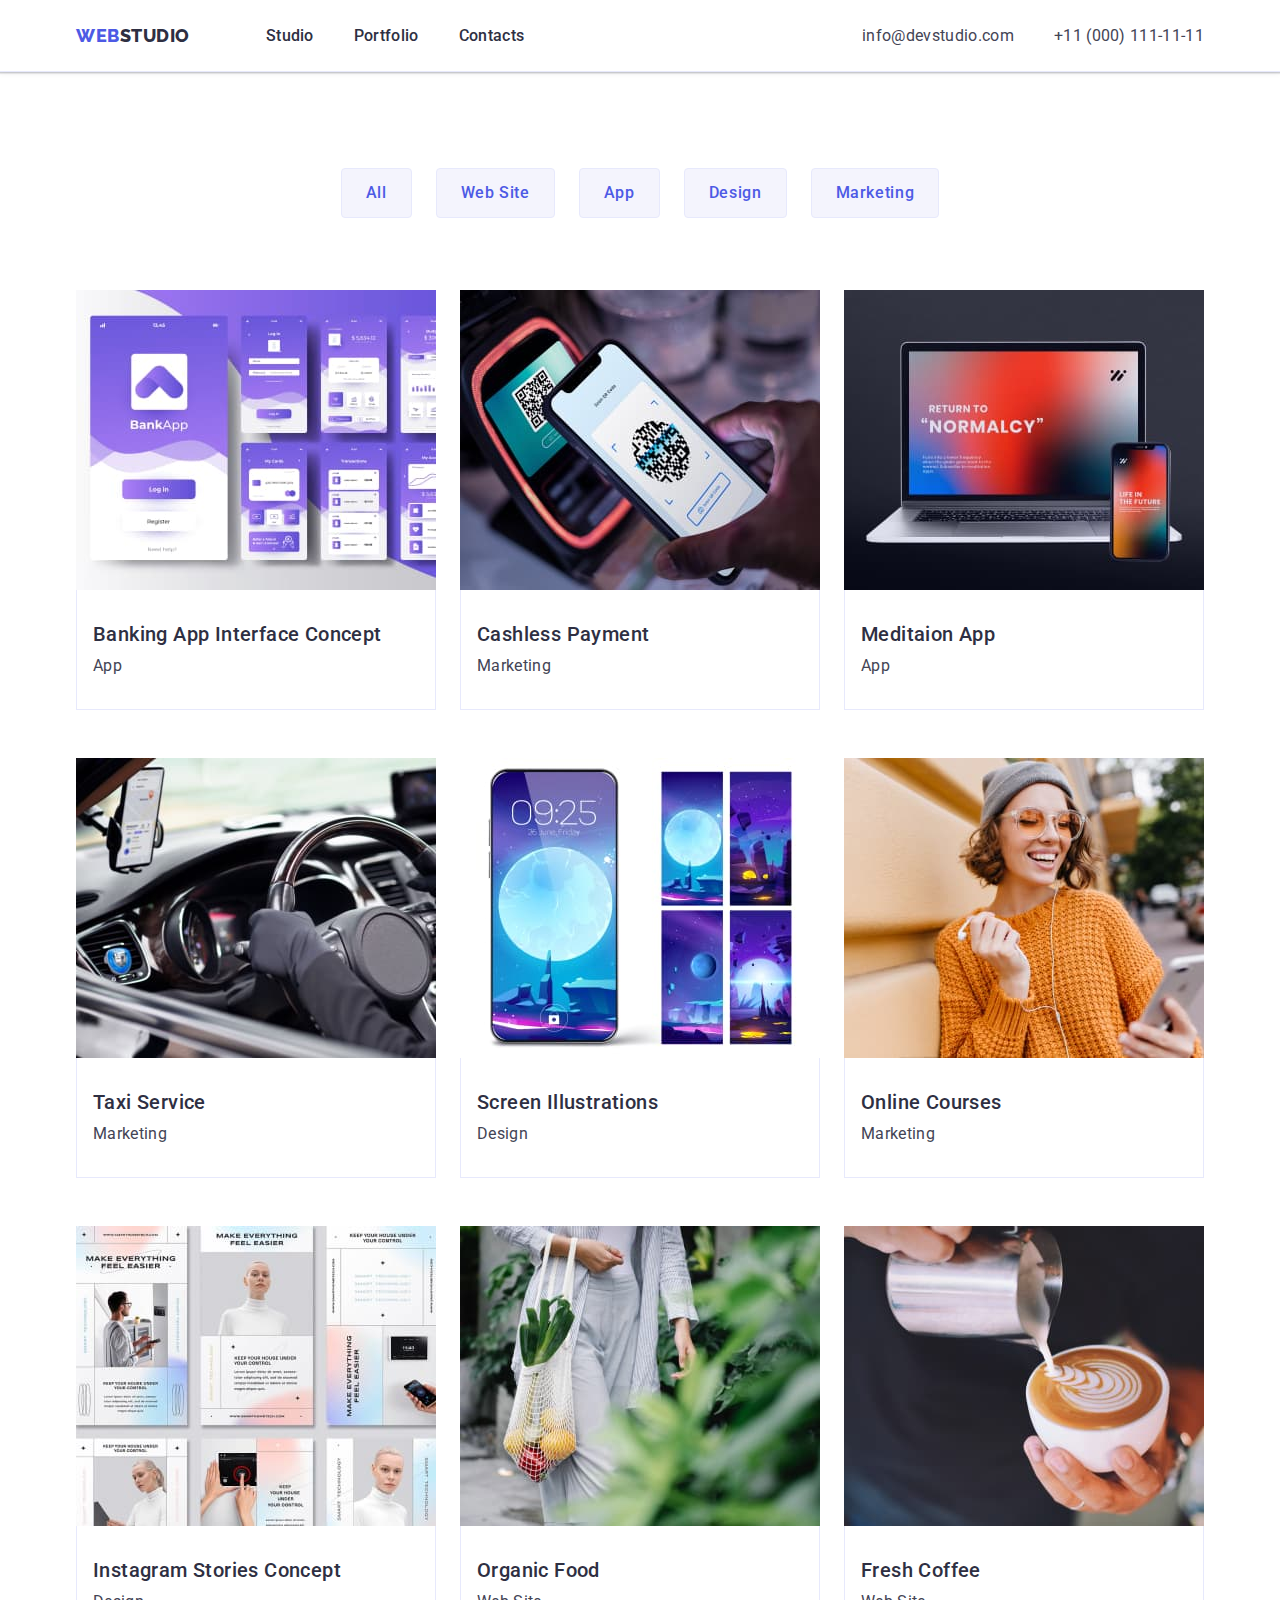
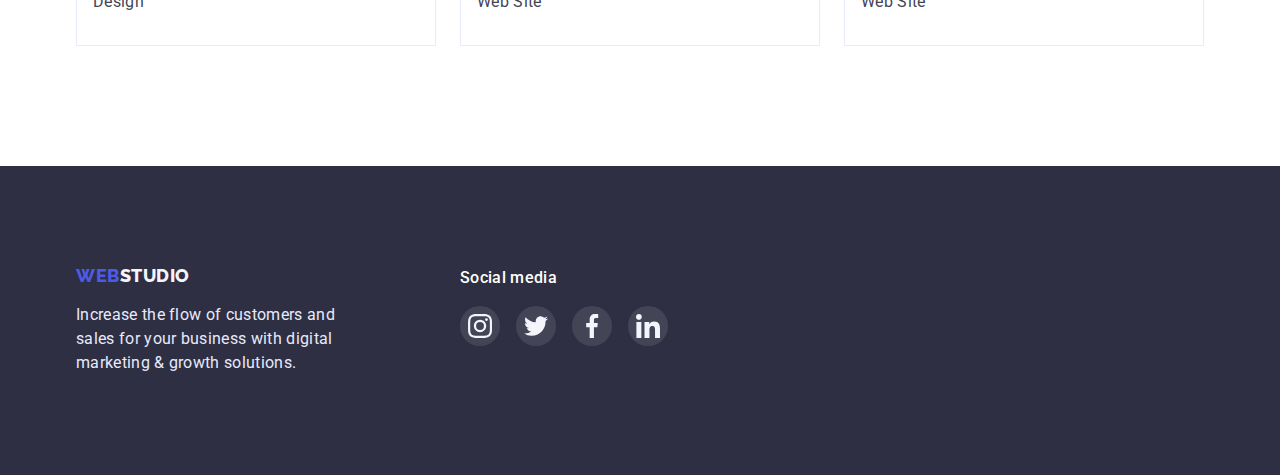
==== portfolio.html @ 7f00fa7a "Initial commit" ====
<!DOCTYPE html>
<html lang="en">
<head>
    <meta charset="UTF-8">
    <meta http-equiv="X-UA-Compatible" content="IE=edge">
    <meta name="viewport" content="width=device-width, initial-scale=1.0">
    <title>Document</title>
    <link rel="stylesheet" href="https://cdn.jsdelivr.net/npm/modern-normalize@1.1.0/modern-normalize.min.css">
    <link rel="preconnect" href="https://fonts.googleapis.com">
    <link rel="preconnect" href="https://fonts.gstatic.com" crossorigin>
    <link href="https://fonts.googleapis.com/css2?family=Raleway:wght@800&family=Roboto:wght@400;500;700&display=swap"
        rel="stylesheet">
    <link rel="stylesheet" href="./css/styles.css">
</head>
<body>
    <header class="header">
        <div class="container header-container">
            <nav class="nav-wrapper">
                <div><a href="./index.html" class="logo link"><span class="logo-text">WEB</span>STUDIO</a></div>
                    <ul class="nav-block">
                        <li><a href="./index.html" class="nav-link link">Studio</a></li>
                        <li><a href="./portfolio.html" class="nav-link link">Portfolio</a></li>
                        <li><a href="" class="nav-link link">Contacts</a></li>
                    </ul>
            </nav>
        <address>
            <ul class="address-block">
                <li><a href="mailto:info@devstudio.com" class="contacts-link link">info@devstudio.com</a></li>
                <li><a href="tel:+110001111111" class="contacts-link link">+11 (000) 111-11-11</a></li>
            </ul>
        </address>
        </div>
    </header>
    <main>
        <section class="section portfolio-section">
            <div class="container">
            <h1 class="visually-hidden">Portfolio</h1>
            <ul class="flex-button">
                <li><button type="button" class="button">All</button></li>
                <li><button type="button" class="button">Web Site</button></li>
                <li><button type="button" class="button">App</button></li>
                <li><button type="button" class="button">Design</button></li>
                <li><button type="button" class="button">Marketing</button></li>
            </ul>
            <ul class="flex-list">
                <li>
                    <a class="portfolio-link link" href="" aria-label="Banking App Interface Concept" target="_blank"
                            rel="noopener noreferrer">
                        <img src="./images/example-1.jpg" alt="Banking App screens" width="360" height="300">
                        <div class="portfolio-card">
                            <h2 class="section-subtitle">Banking App Interface Concept</h2>
                            <p class="section-text">App</p>
                        </div>
                    </a>
                </li>
                <li>
                    <a class="portfolio-link link" href="" aria-label="Cashless Payment" target="_blank"
                            rel="noopener noreferrer">
                        <img src="./images/example-2.jpg" alt="QR code and phone" width="360" height="300">
                        <div class="portfolio-card">
                            <h2 class="section-subtitle">Cashless Payment</h2>
                            <p class="section-text">Marketing</p>
                        </div>
                    </a>
                </li>
                <li>
                    <a class="portfolio-link link" href="" aria-label="Meditaion App" target="_blank"
                            rel="noopener noreferrer">
                        <img src="./images/example-3.jpg" alt="laptop and phone" width="360" height="300">
                        <div class="portfolio-card">
                            <h2 class="section-subtitle">Meditaion App</h2>
                            <p class="section-text">App</p>
                        </div>
                    </a>
                </li>
                <li>
                    <a class="portfolio-link link" href="" aria-label="Taxi Service" target="_blank"
                            rel="noopener noreferrer">
                        <img src="./images/example-4.jpg" alt="car" width="360" height="300">
                        <div class="portfolio-card">
                            <h2 class="section-subtitle">Taxi Service</h2>
                            <p class="section-text">Marketing</p>
                        </div>
                    </a>
                </li>
                <li>
                    <a class="portfolio-link link" href="" aria-label="Screen Illustrations" target="_blank"
                            rel="noopener noreferrer">
                        <img src="./images/example-5.jpg" alt="phone and screens" width="360" height="300">
                        <div class="portfolio-card">
                            <h2 class="section-subtitle">Screen Illustrations</h2>
                            <p class="section-text">Design</p>
                        </div>
                    </a>
                </li>
                <li>
                    <a class="portfolio-link link" href="" aria-label="Online Courses" target="_blank"
                            rel="noopener noreferrer">
                        <img src="./images/example-6.jpg" alt="girl with phone" width="360" height="300">
                        <div class="portfolio-card">
                            <h2 class="section-subtitle">Online Courses</h2>
                            <p class="section-text">Marketing</p>
                        </div>
                    </a>
                </li>
                <li>
                    <a class="portfolio-link link" href="" aria-label="Instagram Stories Concept" target="_blank"
                            rel="noopener noreferrer">
                        <img src="./images/example-7.jpg" alt="examples of stories" width="360" height="300">
                        <div class="portfolio-card">
                            <h2 class="section-subtitle">Instagram Stories Concept</h2>
                            <p class="section-text">Design</p>
                        </div>
                    </a>
                </li>
                <li>
                    <a class="portfolio-link link" href="" aria-label="Organic Food" target="_blank"
                            rel="noopener noreferrer">
                        <img src="./images/example-8.jpg" alt="food in a bag" width="360" height="300">
                        <div class="portfolio-card">
                            <h2 class="section-subtitle">Organic Food</h2>
                            <p class="section-text">Web Site</p>
                        </div>
                    </a>
                </li>
                <li>
                    <a class="portfolio-link link" href="" aria-label="Fresh Coffee" target="_blank"
                            rel="noopener noreferrer">
                        <img src="./images/example-9.jpg" alt="a cup of coffee" width="360" height="300">
                        <div class="portfolio-card">
                            <h2 class="section-subtitle">Fresh Coffee</h2>
                            <p class="section-text">Web Site</p>
                        </div>
                    </a>
                </li>
            </ul>
            </div>
        </section>
    </main>
    <footer class="footer">
        <div class="container footer-box">
            <div class="footer-content">
                <a href="./index.html" class="logo-1 link"><span class="logo-text">WEB</span>STUDIO</a>
                <p class="footer-text">Increase the flow of customers and sales for your business with digital marketing &
                    growth solutions.</p>
            </div>
            <div>
                <h3 class="footer-social">Social media</h3>
                <ul class="social-flex">
                    <li class="footer-item">
                        <a class="link footer-link" href="https://www.instagram.com/" aria-label="Instagram" target="_blank"
                            rel="noopener noreferrer">
                            <svg class="team-icon" width="24" height="24">
                                <use href="./images/icons.svg#icon-instagram"></use>
                            </svg>
                        </a>
                    </li>
                    <li class="footer-item">
                        <a class="link footer-link" href="https://twitter.com/" aria-label="Twitter" target="_blank"
                            rel="noopener noreferrer">
                            <svg class="team-icon" width="24" height="24">
                                <use href="./images/icons.svg#icon-twitter"></use>
                            </svg>
                        </a>
                    </li>
                    <li class="footer-item">
                        <a class="link footer-link" href="https://www.facebook.com/" aria-label="Facebook" target="_blank"
                            rel="noopener noreferrer">
                            <svg class="team-icon" width="24" height="24">
                                <use href="./images/icons.svg#icon-facebook"></use>
                            </svg>
                        </a>
                    </li>
                    <li class="footer-item">
                        <a class="link footer-link" href="https://www.linkedin.com/" aria-label="Linkedin" target="_blank"
                            rel="noopener noreferrer">
                            <svg class="team-icon" width="24" height="24">
                                <use href="./images/icons.svg#icon-linkedin"></use>
                            </svg>
                        </a>
                    </li>
                </ul>
            </div>
        </div>
    </footer>
</body>
</html>
---- css/styles.css ----
:root {
    --primary-bgc-color: #fff;
    --secondary-bgc-color: #2E2F42;
    --third-bgc-color: #F4F4FD;
    --primary-text-color: #2E2F42;
    --secondary-text-color: #434455;
    --hero-text-color: #fff;
    --web-logo-color: #4D5AE5;
    --nav-active-color: #404BBF;
    --footer-studio-color: #F4F4FD;
    --footer-text-color: #E7E9FC;
    --order-button-color: #4D5AE5;
    --order-text-color: #FFF;
    --order-active-button-color: #404BBF;
    --buttons-bgc-color: #F4F4FD;
    --buttons-text-color: #4D5AE5;
    --buttons-active-bgc-color: #404BBF;
    --buttons-active-text-color: #fff;
    --border-customers-color: #8E8F99;
    --footer-second-bgc: #31D0AA;
}

/*reset start*/

h1,
h2,
h3,
h4,
h5,
h6,
p {
    margin: 0;
}

ul {
    margin: 0;
    padding: 0;
    list-style-type: none;
}

.visually-hidden {
    position: absolute;
    width: 1px;
    height: 1px;
    margin: -1px;
    border: 0;
    padding: 0;

    white-space: nowrap;
    clip-path: inset(100%);
    clip: rect(0 0 0 0);
    overflow: hidden;
}

body {
    background-color: var(--primary-bgc-color);
    color: var(--primary-text-color);

    font-family: 'Roboto', sans-serif;
    font-size: 16px;
}

img {
    display: block;
}

/*Studio page start*/

/*Header start*/

.header {
    padding-top: 24px;
    padding-bottom: 23px;
    border-bottom: 1px solid #E7E9FC;
    box-shadow: 0px 2px 1px rgba(46, 47, 66, 0.08), 0px 1px 1px rgba(46, 47, 66, 0.16), 0px 1px 6px rgba(46, 47, 66, 0.08);
}

.container {
    width: 1158px;
    padding-left: 15px;
    padding-right: 15px;
    margin-left: auto;
    margin-right: auto;
}

.header-container {
    display: flex;
    align-items: center;
}

/*Nav start*/

.nav-wrapper {
    display: flex;
    margin-right: auto;
    align-items: center;
}

.logo {
    margin-right: 76px;
    color: var(--primary-text-color);
    font-family: 'Raleway', sans-serif;
    letter-spacing: 0.03em;
    font-weight: 800;
    font-size: 18px;
    line-height: 1.33;
    padding: 24px 0;
}

.link {
    text-decoration: none;
    color: currentColor;
}

.logo-text {
    color: var(--web-logo-color);
}

.nav-block {
    display: flex;
    gap: 40px;
}

.nav-link {
    padding-top: 24px;
    padding-bottom: 24px;
    color: var(--primary-text-color);
    font-weight: 500;
    line-height: 1.5;
    letter-spacing: 0.02em;
}

.nav-link:hover,
.nav-link:focus {
    color: var(--nav-active-color);
}

/*Nav end*/

/*Addres start*/

.address-block {
    display: flex;
    gap: 40px;
}

.contacts-link {
    padding-top: 24px;
    padding-bottom: 24px;
    color: var(--secondary-text-color);
    line-height: 1.5;
    letter-spacing: 0.02em;
    font-style: normal;
}

.contacts-link:hover,
.contacts-link:focus {
    color: var(--nav-active-color);
}

/*Addres end*/

/*Header end*/



/*Studio main start*/

/*Hero start*/

.hero {
    padding: 188px 0;
    background-color: var(--secondary-bgc-color);
    max-width: 1440px;
    margin-right: auto;
    margin-left: auto;
    background-image: linear-gradient(rgba(46, 47, 66, 0.7), rgba(46, 47, 66, 0.7)),
    url(../images/hero-image.jpg);
    background-repeat: no-repeat;
    background-position: center;
    background-size: cover;
}

.hero-title {
    width: 496px;
    margin-right: auto;
    margin-left: auto;
    margin-bottom: 48px;
    color: var(--hero-text-color);
    font-size: 56px;
    line-height: 1.07;
    text-align: center;
    letter-spacing: 0.02em;
}

.order {
    display: block;
    margin-left: auto;
    margin-right: auto;
    padding: 16px 32px;
    border-radius: 4px;
    border: 0;
    background-color: var(--order-button-color);
    color: var(--order-text-color);
    letter-spacing: 0.04em;
    font-weight: 500;
    line-height: 1.5;
}

.order:hover,
.order:focus {
    background-color: var(--order-active-button-color);
    color: var(--order-text-color);
    cursor: pointer;
}

/*Hero end*/

/*Benefits start*/

.section {
    padding-top: 120px;
    padding-bottom: 120px;
}

.section.benefits {
    padding-bottom: 0;
}

.benefits-list {
    display: flex;
}

.benefits-item {
    width: 264px;
}

.benefits-item:not(:last-child) {
    margin-right: 24px;
}

.benefits-image {
    display: flex;
    justify-content: center;
    align-items: center;
    height: 112px;
    background-color: var(--buttons-bgc-color);
    border-radius: 4px;
    margin-bottom: 8px;
}

.section-subtitle {
    margin-bottom: 8px;
    font-weight: 500;
    font-size: 20px;
    line-height: 1.2;
    letter-spacing: 0.02em;
}

.section-text {
    color: var(--secondary-text-color);
    line-height: 1.5;
    letter-spacing: 0.02em;
}

/*Benefits end*/

/*What Are We Doing start*/

.section-title {
    font-size: 36px;
    line-height: 1.11;
    text-align: center;
    letter-spacing: 0.02em;
    text-transform: capitalize;
    margin-bottom: 72px;
}

.what-list {
    display: flex;
    margin-right: auto;
    margin-left: auto;
}

.list-item:not(:last-child) {
    margin-right: 24px;
}

/*What Are We Doing end*/

/*Our team start*/

.section.team {
    padding-bottom: 110px;
    background-color: var(--third-bgc-color);
}

.team-list {
    display: flex;
}

.box-content {
    box-shadow: 0px 1px 6px rgba(46, 47, 66, 0.08),
    0px 1px 1px rgba(46, 47, 66, 0.16),
    0px 2px 1px rgba(46, 47, 66, 0.08);
    border-radius: 0px 0px 4px 4px;
}

.box-content:not(:last-child) {
    margin-right: 24px;
}

.card-content {
    text-align: center;
    padding-left: 16px;
    padding-right: 16px;
    padding-top: 32px;
    padding-bottom: 32px;
    border-radius: 0px 0px 4px 4px;
    background-color: var(--primary-bgc-color);
}

.team-text {
    margin-bottom: 8px;
}

.social-flex {
    display: flex;
}

.social-item:not(:last-child) {
    margin-right: 24px;
}

.socials-link {
    display: flex;
    align-items: center;
    justify-content: center;
    width: 40px;
    height: 40px;
    border-radius: 50%;
    background-color: var(--order-button-color);
}

.socials-link:hover,
.socials-link:focus {
    background-color: var(--buttons-active-bgc-color);
    cursor: pointer;
}

.team-icon {
    fill: var(--buttons-bgc-color);
}

/*Our team end*/

/*Customers start*/

.section.customers-section {
    padding-top: 130px;
}

.customers-wrapper {
    display: flex;
    gap: 24px;
    margin-left: auto;
    margin-right: auto;
}

.customers {
    width: 168px;
}

.customers-link {
    fill: var(--border-customers-color);
    display: flex;
    align-items: center;
    justify-content: center;
    width: 100%;
    height: 88px;
    border: 1px solid var(--border-customers-color);
    border-radius: 4px;
}

.customers-link:hover,
.customers-link:focus {
    border-color: var(--buttons-active-bgc-color);
}

.customers-link:hover .customers-icon,
.customers-link:focus .customers-icon {
    fill: var(--buttons-active-bgc-color);
    border-color: var(--buttons-active-bgc-color);
}

/*Customers end*/

/*Studio main end*/



/*Footer start*/

.footer {
    padding-top: 100px;
    padding-bottom: 100px;
    background-color: var(--secondary-bgc-color);
}

.footer-box {
    display: flex;
}

.footer-content {
    width: 264px;
    margin-right: 120px;
}

.logo-1 {
    display: inline-block;
    margin-bottom: 16px;
    color: var(--footer-studio-color);
    font-family: 'Raleway', sans-serif;
    letter-spacing: 0.03em;
    font-weight: 800;
    font-size: 18px;
    line-height: 1.16;
}

.footer-text {
    color: var(--footer-text-color);
    line-height: 1.5;
    letter-spacing: 0.02em;
}

.footer-social {
    font-weight: 500;
    font-size: 16px;
    line-height: 1.5;
    color: var(--hero-text-color);
    margin-bottom: 16px;
    letter-spacing: 0.02em;
}

.footer-item:not(:last-child) {
    margin-right: 16px;
}

.footer-link {
    display: flex;
    align-items: center;
    justify-content: center;
    width: 40px;
    height: 40px;
    border-radius: 50%;
    background-color: rgba(255, 255, 255, 0.1);
}

.footer-link:hover,
.footer-link:focus {
    background-color: var(--footer-second-bgc);
}

/*Footer end*/

/*Studio page end*/



/*Portfolio page start*/

/*Portfolio main start*/

.portfolio-section {
    padding-top: 96px;
}

.flex-button {
    display: flex;
    justify-content: center;
    gap: 24px;
    margin-bottom: 72px;
}

.button {
    padding: 12px 24px;
    background-color: var(--buttons-bgc-color);
    color: var(--buttons-text-color);
    letter-spacing: 0.04em;
    font-weight: 500;
    line-height: 1.5;
    border: 1px solid var(--footer-text-color);
    border-radius: 4px;
}

.button:hover,
.button:focus {
    background-color: var(--buttons-active-bgc-color);
    color: var(--buttons-active-text-color);
    cursor: pointer;
    box-shadow: 0px 3px 1px rgba(0, 0, 0, 0.1), 0px 2px 1px rgba(0, 0, 0, 0.08), 0px 2px 2px rgba(0, 0, 0, 0.12);
}

.flex-list {
    display: flex;
    justify-content: space-between;
    flex-wrap: wrap;
    row-gap: 48px;
    column-gap: 24px;
}

.portfolio-link:hover {
    display: block;
    box-shadow: 0px 1px 6px rgba(46, 47, 66, 0.08), 0px 1px 1px rgba(46, 47, 66, 0.16), 0px 2px 1px rgba(46, 47, 66, 0.08);
}

.portfolio-card {
    padding-left: 16px;
    padding-right: 16px;
    padding-top: 32px;
    padding-bottom: 31px;
    border-bottom: 1px solid var(--footer-text-color);
    border-right: 1px solid var(--footer-text-color);
    border-left: 1px solid var(--footer-text-color);
}

/*Portfolio main end*/

/*Portfolio page end*/
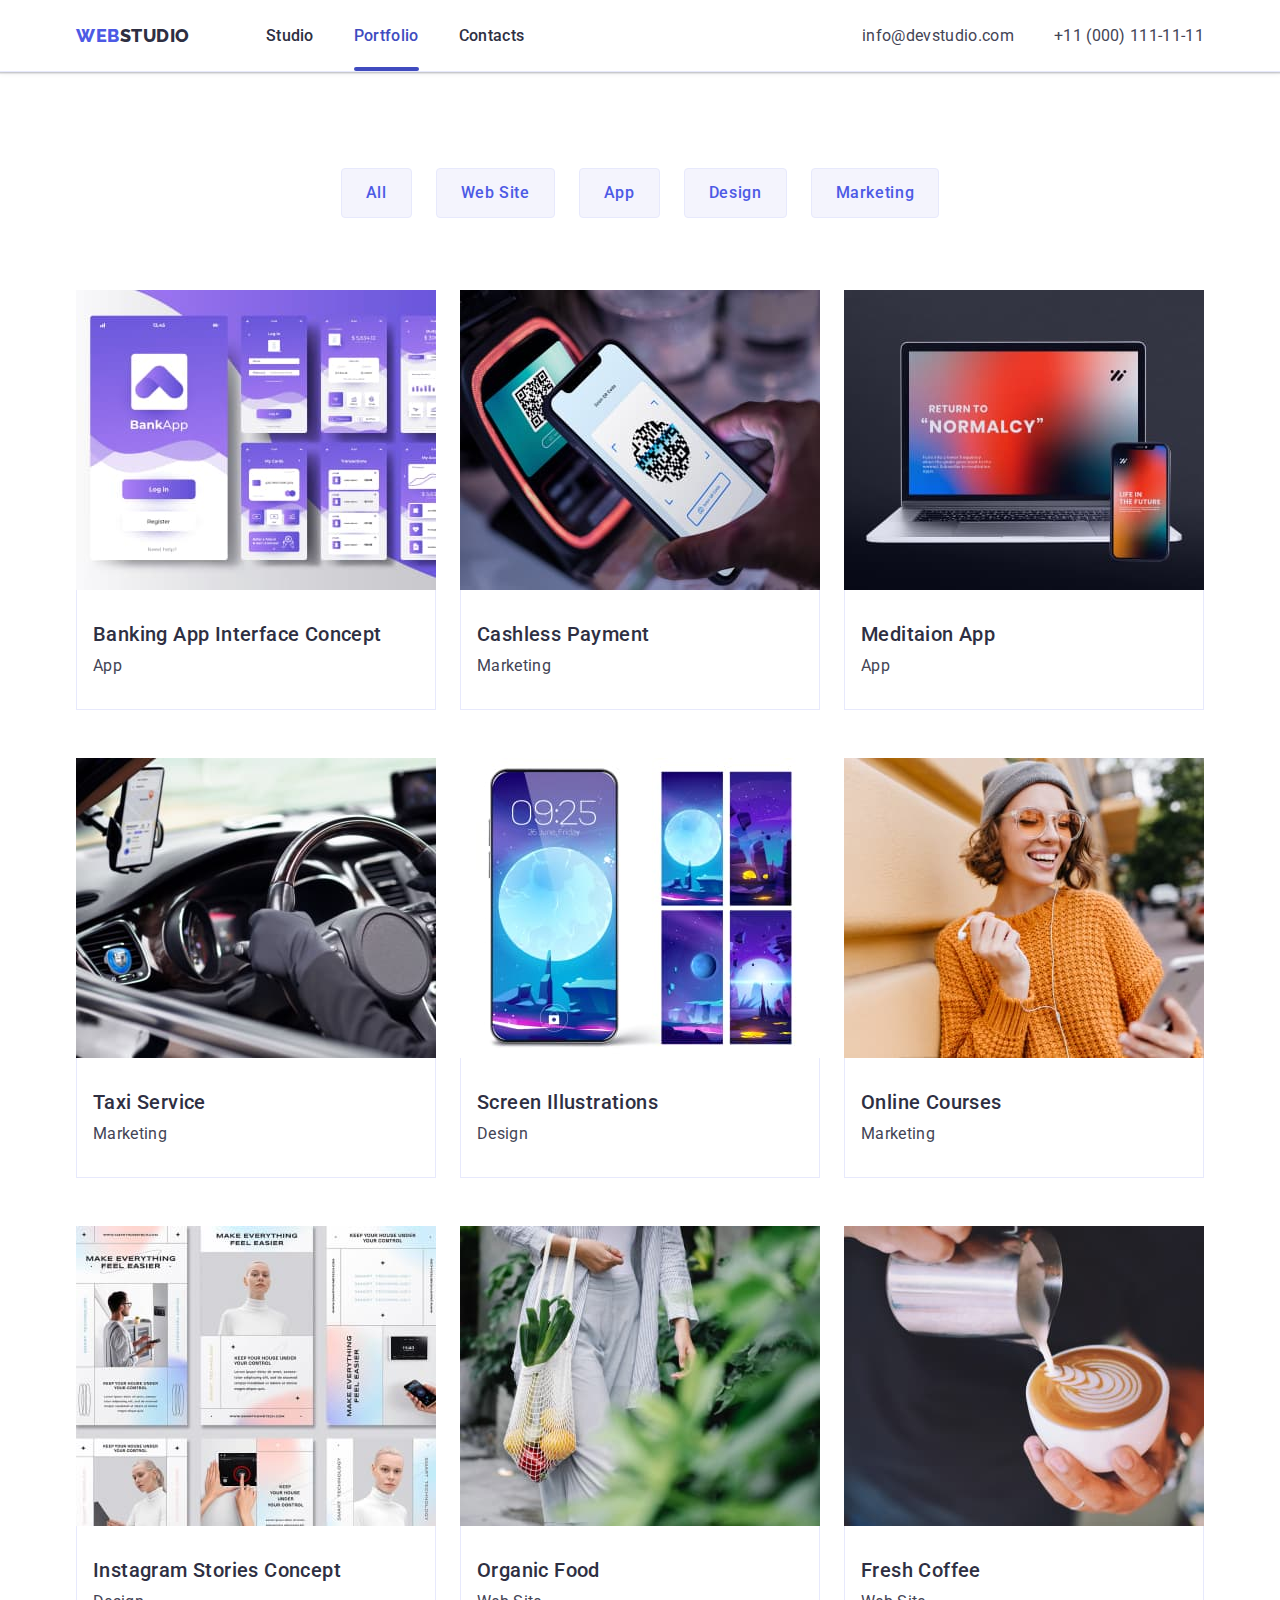
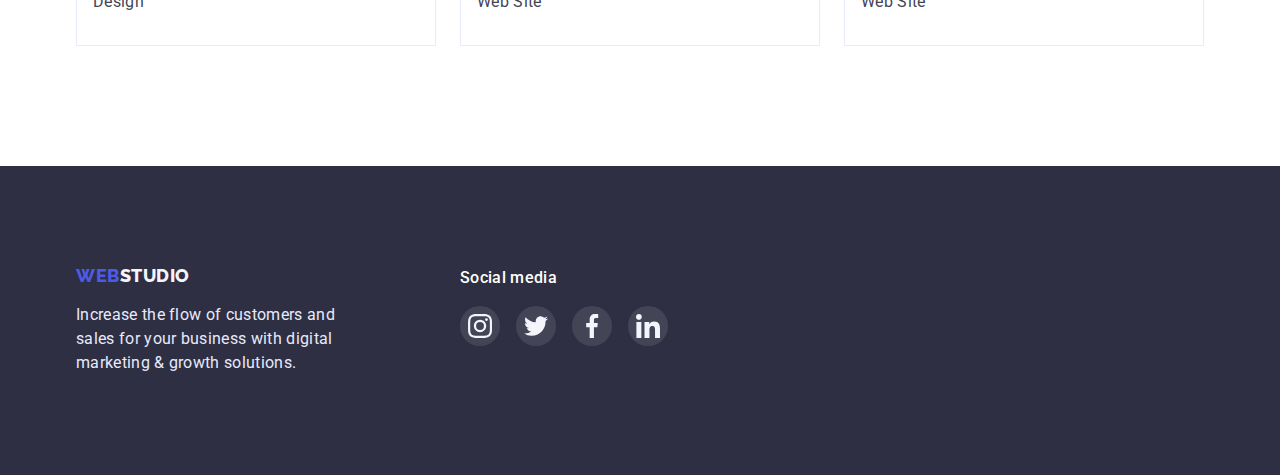
==== commit 5d86700b: "makes current page stripe" ====
--- a/portfolio.html
+++ b/portfolio.html
@@ -19,7 +19,7 @@
                 <div><a href="./index.html" class="logo link"><span class="logo-text">WEB</span>STUDIO</a></div>
                     <ul class="nav-block">
                         <li><a href="./index.html" class="nav-link link">Studio</a></li>
-                        <li><a href="./portfolio.html" class="nav-link link">Portfolio</a></li>
+                        <li><a href="./portfolio.html" class="nav-link link current">Portfolio</a></li>
                         <li><a href="" class="nav-link link">Contacts</a></li>
                     </ul>
             </nav>
--- a/css/styles.css
+++ b/css/styles.css
@@ -122,12 +122,28 @@
 }
 
 .nav-link {
-    padding-top: 24px;
-    padding-bottom: 24px;
+    position: relative;
+    padding-top: 26px;
+    padding-bottom: 26px;
     color: var(--primary-text-color);
     font-weight: 500;
     line-height: 1.5;
     letter-spacing: 0.02em;
+}
+
+.nav-link.current {
+    color: var(--buttons-active-bgc-color);
+}
+
+.nav-link.current::after {
+    content: '';
+    position: absolute;
+    display: block;
+    bottom: 0;
+    width: 100%;
+    height: 4px;
+    border-radius: 2px;
+    background-color: var(--buttons-active-bgc-color);
 }
 
 .nav-link:hover,
